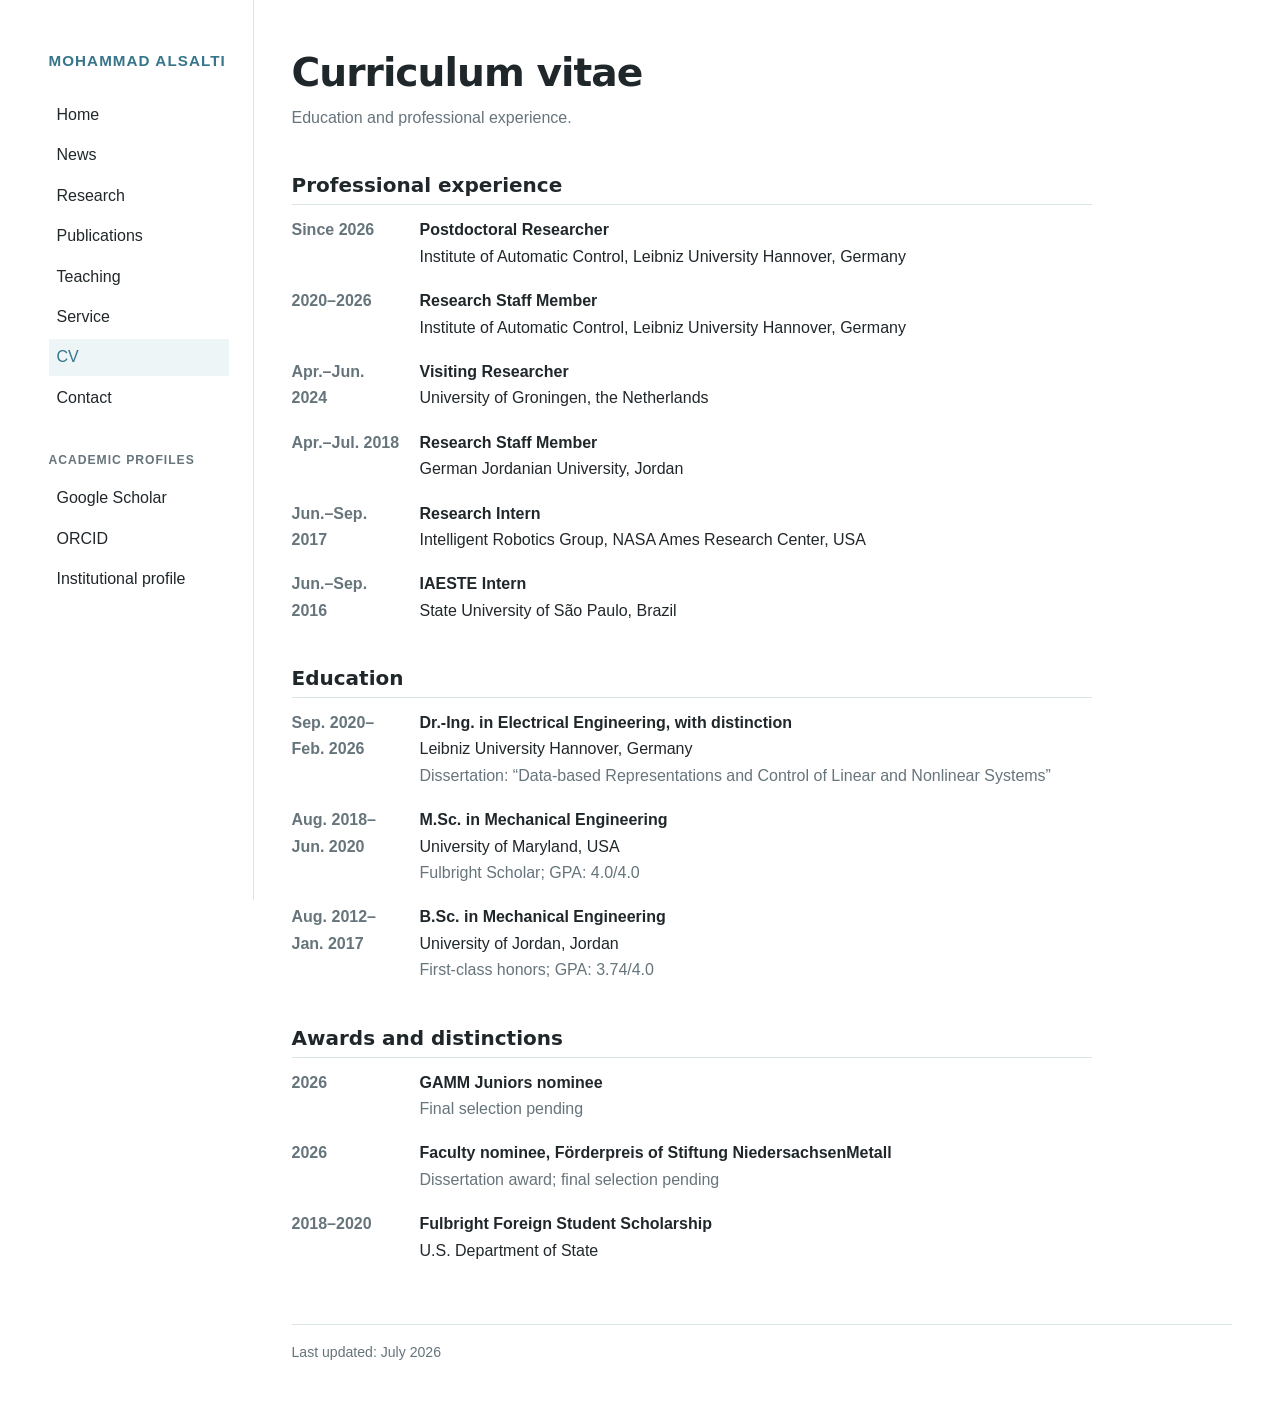
==== cv.html @ 178cb3b9 "Add files via upload updated site" ====
<!doctype html>
<html lang="en">
<head>
  <meta charset="utf-8">
  <meta name="viewport" content="width=device-width, initial-scale=1">
  <meta name="description" content="Curriculum vitae of Dr.-Ing. Mohammad Alsalti">
  <title>CV | Mohammad Alsalti</title>
  <link rel="stylesheet" href="style.css">
</head>
<body>
  <div class="page">
    <aside class="sidebar">
      <a class="site-name" href="index.html">Mohammad Alsalti</a>
      <nav aria-label="Main navigation">
        <a href="index.html">Home</a>
        <a href="news.html">News</a>
        <a href="index.html#research">Research</a>
        <a href="publications.html">Publications</a>
        <a href="teaching.html">Teaching</a>
        <a href="service.html">Service</a>
        <a class="current" href="cv.html">CV</a>
        <a href="index.html#contact">Contact</a>
      </nav>
      <div class="sidebar-group">
        <p class="sidebar-heading">Academic profiles</p>
        <a target="_blank" rel="noopener noreferrer" href="https://scholar.google.com/citations?user=Eq-fD5sAAAAJ&amp;hl=en">Google Scholar</a>
        <a target="_blank" rel="noopener noreferrer" href="https://orcid.org/0000-0003-4728-3477">ORCID</a>
        <a target="_blank" rel="noopener noreferrer" href="https://www.irt.uni-hannover.de/en/alsalti">Institutional profile</a>
      </div>
    </aside>

    <main class="content">
      <header class="page-header">
        <h1>Curriculum vitae</h1>
        <p>Education and professional experience.</p>
      </header>

      <section aria-labelledby="experience-heading">
        <h2 id="experience-heading">Professional experience</h2>
        <dl class="timeline">
          <div><dt>Since 2026</dt><dd><strong>Postdoctoral Researcher</strong><br>Institute of Automatic Control, Leibniz University Hannover, Germany</dd></div>
          <div><dt>2020–2026</dt><dd><strong>Research Staff Member</strong><br>Institute of Automatic Control, Leibniz University Hannover, Germany</dd></div>
          <div><dt>Apr.–Jun. 2024</dt><dd><strong>Visiting Researcher</strong><br>University of Groningen, the Netherlands</dd></div>
          <div><dt>Apr.–Jul. 2018</dt><dd><strong>Research Staff Member</strong><br>German Jordanian University, Jordan</dd></div>
          <div><dt>Jun.–Sep. 2017</dt><dd><strong>Research Intern</strong><br>Intelligent Robotics Group, NASA Ames Research Center, USA</dd></div>
          <div><dt>Jun.–Sep. 2016</dt><dd><strong>IAESTE Intern</strong><br>State University of São Paulo, Brazil</dd></div>
        </dl>
      </section>

      <section aria-labelledby="education-heading">
        <h2 id="education-heading">Education</h2>
        <dl class="timeline">
          <div><dt>Sep. 2020–Feb. 2026</dt><dd><strong>Dr.-Ing. in Electrical Engineering, with distinction</strong><br>Leibniz University Hannover, Germany<br><span class="detail">Dissertation: “Data-based Representations and Control of Linear and Nonlinear Systems”</span></dd></div>
          <div><dt>Aug. 2018–Jun. 2020</dt><dd><strong>M.Sc. in Mechanical Engineering</strong><br>University of Maryland, USA<br><span class="detail">Fulbright Scholar; GPA: 4.0/4.0</span></dd></div>
          <div><dt>Aug. 2012–Jan. 2017</dt><dd><strong>B.Sc. in Mechanical Engineering</strong><br>University of Jordan, Jordan<br><span class="detail">First-class honors; GPA: 3.74/4.0</span></dd></div>
        </dl>
      </section>

      <section aria-labelledby="awards-heading">
        <h2 id="awards-heading">Awards and distinctions</h2>
        <dl class="timeline">
          <div><dt>2026</dt><dd><strong>GAMM Juniors nominee</strong><br><span class="detail">Final selection pending</span></dd></div>
          <div><dt>2026</dt><dd><strong>Faculty nominee, Förderpreis of Stiftung NiedersachsenMetall</strong><br><span class="detail">Dissertation award; final selection pending</span></dd></div>
          <div><dt>2018–2020</dt><dd><strong>Fulbright Foreign Student Scholarship</strong><br>U.S. Department of State</dd></div>
        </dl>
      </section>

      <footer><p>Last updated: July 2026</p></footer>
    </main>
  </div>
</body>
</html>
---- style.css ----
/*
  Academic homepage stylesheet
  Change the colors below to adjust the site's appearance.
*/
:root {
  --background: #ffffff;
  --text: #20272b;
  --muted: #66747b;
  --accent: #36758a;
  --accent-light: #eef5f7;
  --border: #dce6e9;
  --sidebar-width: 205px;
  --content-width: 940px;
}

* {
  box-sizing: border-box;
}

html {
  scroll-behavior: smooth;
}

body {
  margin: 0;
  background: var(--background);
  color: var(--text);
  font-family: Arial, Helvetica, sans-serif;
  font-size: 16px;
  line-height: 1.65;
}

a {
  color: var(--accent);
  text-decoration-thickness: 1px;
  text-underline-offset: 3px;
}

a:hover,
a:focus-visible {
  color: #204f60;
}

.page {
  display: grid;
  grid-template-columns: var(--sidebar-width) minmax(0, var(--content-width));
  gap: 38px;
  width: min(100% - 40px, calc(var(--sidebar-width) + var(--content-width) + 38px));
  margin: 0 auto;
}

.sidebar {
  position: sticky;
  top: 0;
  align-self: start;
  min-height: 100vh;
  padding: 48px 0;
  border-right: 1px solid var(--border);
}

.site-name {
  display: block;
  margin: 0 24px 24px 0;
  color: var(--accent);
  font-size: 0.95rem;
  font-weight: 700;
  letter-spacing: 0.07em;
  text-decoration: none;
  text-transform: uppercase;
}

.sidebar nav,
.sidebar-group {
  display: grid;
  gap: 4px;
  margin-right: 24px;
}

.sidebar nav a,
.sidebar-group a {
  padding: 5px 8px;
  color: var(--text);
  text-decoration: none;
}

.sidebar nav a:hover,
.sidebar nav a:focus-visible,
.sidebar nav .current,
.sidebar-group a:hover,
.sidebar-group a:focus-visible {
  color: var(--accent);
  background: var(--accent-light);
}

.sidebar-group {
  margin-top: 34px;
}

.sidebar-heading {
  margin: 0 0 6px;
  color: var(--muted);
  font-size: 0.76rem;
  font-weight: 700;
  letter-spacing: 0.08em;
  text-transform: uppercase;
}

.content {
  min-width: 0;
  padding: 48px 0 32px;
}

.page-header {
  max-width: 800px;
  margin-bottom: 42px;
}

.page-header h1 {
  margin-bottom: 8px;
}

.page-header p {
  color: var(--muted);
}

.publications-page section {
  max-width: 860px;
}

.introduction {
  display: grid;
  grid-template-columns: 260px 1fr;
  gap: 34px;
  align-items: end;
  margin-bottom: 50px;
}

.portrait-placeholder,
.portrait-placeholder img {
  width: 260px;
  height: 300px;
  border-radius: 2px;
}

.portrait-placeholder {
  display: grid;
  place-items: center;
  overflow: hidden;
  border: 1px solid var(--border);
  background: var(--accent-light);
  color: var(--muted);
}

.portrait-placeholder img {
  display: block;
  object-fit: cover;
}

h1,
h2,
h3 {
  font-family: system-ui, -apple-system, "Segoe UI", Arial, sans-serif;
  line-height: 1.25;
}

h1 {
  margin: 0 0 5px;
  font-size: clamp(1.8rem, 4vw, 2.45rem);
  font-weight: 600;
  letter-spacing: -0.025em;
}

.role {
  margin: 0 0 14px;
  color: var(--muted);
  font-size: 1.1rem;
}

.identity p:last-child {
  margin-bottom: 0;
}

section {
  max-width: 800px;
  margin: 0 0 42px;
  scroll-margin-top: 24px;
}

h2 {
  margin: 0 0 12px;
  padding-bottom: 6px;
  border-bottom: 1px solid var(--border);
  font-size: 1.25rem;
  font-weight: 600;
}

p,
ul,
ol {
  margin-top: 0;
}

.publications {
  padding-left: 1.4rem;
}

.publications li {
  margin-bottom: 16px;
  padding-left: 7px;
}

.more-link {
  font-weight: 600;
}

.news-item {
  display: grid;
  grid-template-columns: 120px 1fr;
  gap: 18px;
  margin-bottom: 14px;
}

.news-item time {
  color: var(--muted);
  font-weight: 600;
}

.news-item p {
  margin-bottom: 0;
}

h3 {
  margin: 26px 0 12px;
  font-size: 1rem;
}

.timeline {
  margin: 0;
}

.timeline > div {
  display: grid;
  grid-template-columns: 110px 1fr;
  gap: 18px;
  margin-bottom: 18px;
}

.timeline dt {
  color: var(--muted);
  font-weight: 600;
}

.timeline dd {
  margin: 0;
}

.detail {
  color: var(--muted);
}

address {
  font-style: normal;
}

footer {
  margin-top: 60px;
  padding-top: 16px;
  border-top: 1px solid var(--border);
  color: var(--muted);
  font-size: 0.88rem;
}

/* Tablet and phone layout */
@media (max-width: 760px) {
  .page {
    display: block;
    width: min(100% - 32px, 660px);
  }

  .sidebar {
    position: static;
    min-height: auto;
    padding: 26px 0 20px;
    border-right: 0;
    border-bottom: 1px solid var(--border);
  }

  .site-name {
    margin-bottom: 14px;
  }

  .sidebar nav {
    display: flex;
    flex-wrap: wrap;
    gap: 3px 8px;
    margin-right: 0;
  }

  .sidebar-group {
    display: none;
  }

  .content {
    padding-top: 32px;
  }

  .introduction {
    grid-template-columns: 170px 1fr;
    gap: 24px;
  }

  .portrait-placeholder,
  .portrait-placeholder img {
    width: 170px;
    height: 205px;
  }
}

@media (max-width: 520px) {
  .introduction {
    display: block;
  }

  .portrait-placeholder {
    margin-bottom: 24px;
  }

  .timeline > div {
    display: block;
  }

  .news-item {
    display: block;
  }

  .news-item time {
    display: block;
    margin-bottom: 3px;
  }

  .timeline dt {
    margin-bottom: 2px;
  }
}
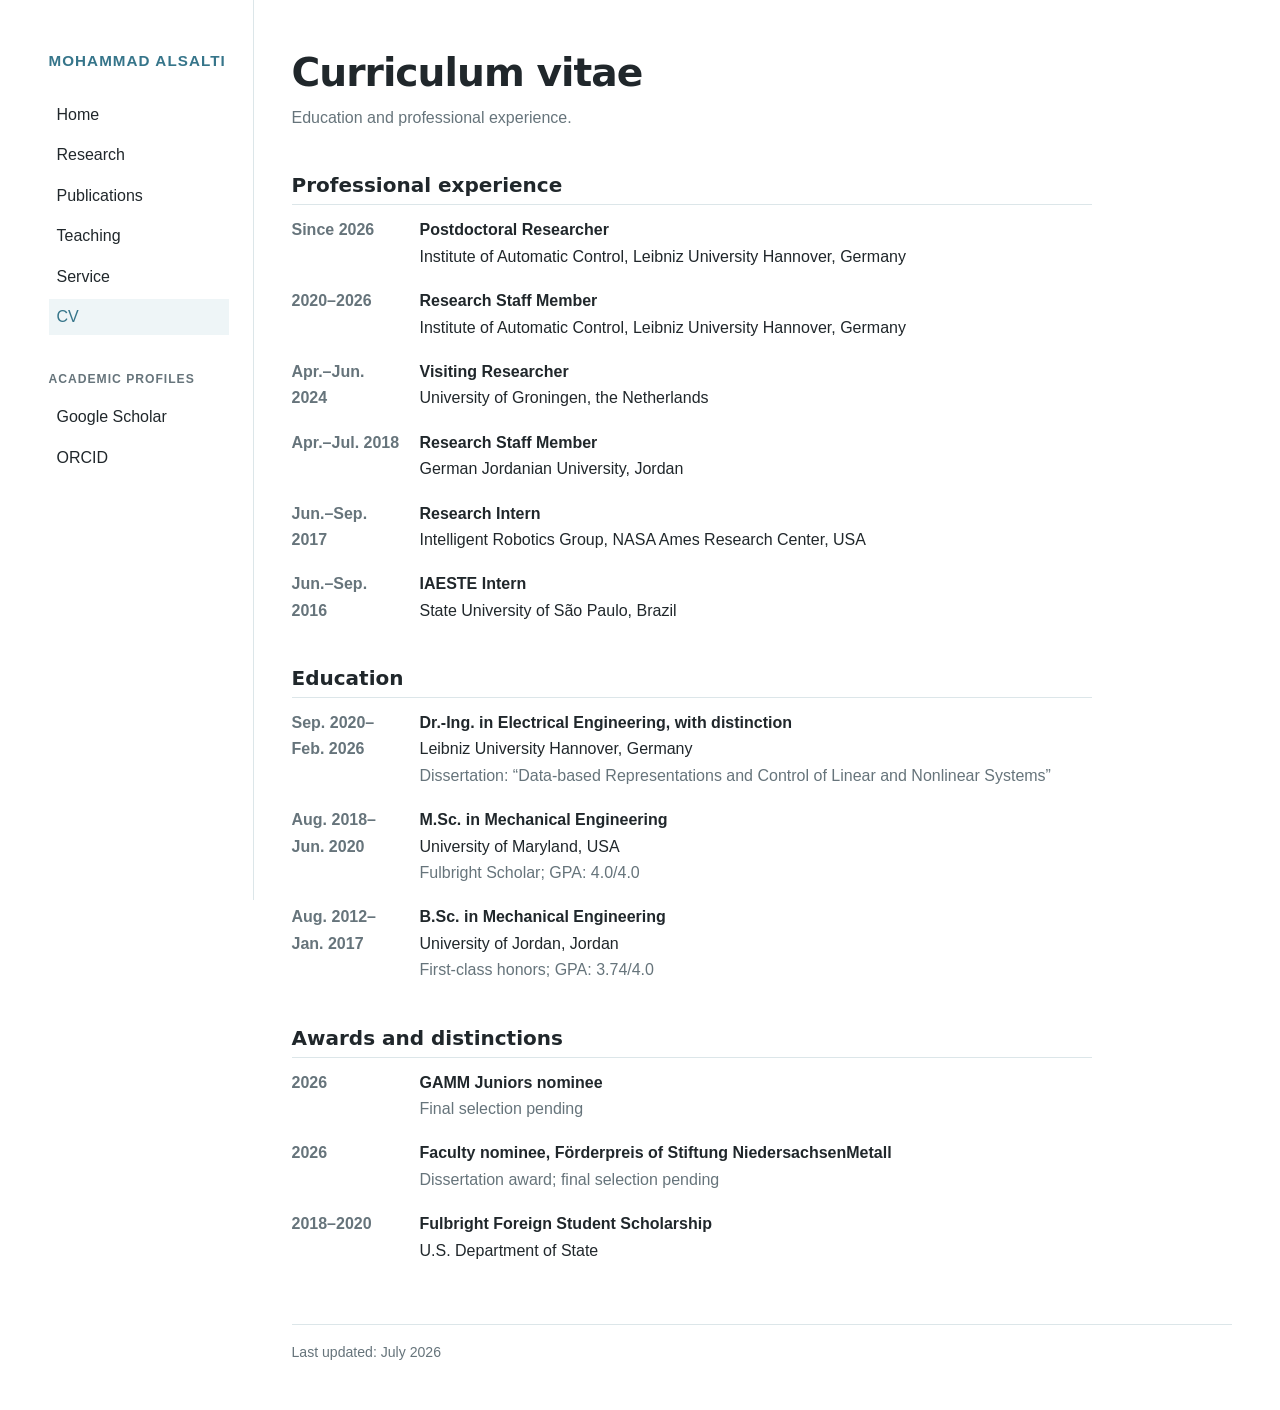
==== commit 5c7b8735: "Refine homepage navigation and content layouts" ====
--- a/cv.html
+++ b/cv.html
@@ -13,19 +13,16 @@
       <a class="site-name" href="index.html">Mohammad Alsalti</a>
       <nav aria-label="Main navigation">
         <a href="index.html">Home</a>
-        <a href="news.html">News</a>
-        <a href="index.html#research">Research</a>
+        <a href="research.html">Research</a>
         <a href="publications.html">Publications</a>
         <a href="teaching.html">Teaching</a>
         <a href="service.html">Service</a>
         <a class="current" href="cv.html">CV</a>
-        <a href="index.html#contact">Contact</a>
       </nav>
       <div class="sidebar-group">
         <p class="sidebar-heading">Academic profiles</p>
         <a target="_blank" rel="noopener noreferrer" href="https://scholar.google.com/citations?user=Eq-fD5sAAAAJ&amp;hl=en">Google Scholar</a>
         <a target="_blank" rel="noopener noreferrer" href="https://orcid.org/0000-0003-4728-3477">ORCID</a>
-        <a target="_blank" rel="noopener noreferrer" href="https://www.irt.uni-hannover.de/en/alsalti">Institutional profile</a>
       </div>
     </aside>
 
--- a/style.css
+++ b/style.css
@@ -123,8 +123,169 @@
   color: var(--muted);
 }
 
-.publications-page section {
-  max-width: 860px;
+.publications-page .page-header {
+  max-width: 900px;
+}
+
+@media (min-width: 1224px) {
+  .publications-page {
+    width: min(1120px, calc(50vw + 328px));
+  }
+}
+
+.publications-layout {
+  display: grid;
+  grid-template-columns: minmax(0, 1fr) 288px;
+  gap: 34px;
+  align-items: start;
+}
+
+.publication-list-column {
+  min-width: 0;
+}
+
+.publication-list-column section {
+  max-width: none;
+}
+
+.publication-metrics {
+  position: sticky;
+  top: 28px;
+  min-width: 0;
+}
+
+.research-page .page-header {
+  max-width: 800px;
+}
+
+.research-area {
+  display: grid;
+  grid-template-columns: minmax(0, 1fr) 275px;
+  gap: 30px;
+  align-items: start;
+  max-width: 900px;
+  margin-bottom: 54px;
+}
+
+.research-disclosure {
+  max-width: 900px;
+  margin: 0;
+  border-top: 1px solid var(--border);
+}
+
+.research-disclosure:last-of-type {
+  border-bottom: 1px solid var(--border);
+}
+
+.research-disclosure > summary {
+  position: relative;
+  padding: 20px 50px 20px 0;
+  cursor: pointer;
+  list-style: none;
+}
+
+.research-disclosure > summary::-webkit-details-marker {
+  display: none;
+}
+
+.research-disclosure > summary::after {
+  position: absolute;
+  top: 50%;
+  right: 4px;
+  display: grid;
+  width: 28px;
+  height: 28px;
+  place-items: center;
+  border-radius: 50%;
+  background: var(--accent-light);
+  color: var(--accent);
+  content: "+";
+  font-size: 1.25rem;
+  font-weight: 400;
+  line-height: 1;
+  transform: translateY(-50%);
+}
+
+.research-disclosure[open] > summary::after {
+  content: "–";
+}
+
+.research-disclosure > summary:focus-visible {
+  outline: 2px solid var(--accent);
+  outline-offset: 4px;
+}
+
+.research-disclosure > summary h2 {
+  margin: 0;
+  padding: 0;
+  border: 0;
+}
+
+.research-topic-title {
+  display: block;
+  margin-bottom: 7px;
+  color: var(--text);
+  font-size: 1.08rem;
+  font-weight: 600;
+  letter-spacing: -0.01em;
+}
+
+.research-summary-question {
+  display: block;
+  color: var(--accent);
+  font-size: 0.9rem;
+  font-weight: 500;
+  line-height: 1.5;
+}
+
+.research-disclosure > summary:hover .research-summary-question {
+  color: #204f60;
+}
+
+.research-disclosure[open] > summary {
+  border-bottom: 1px solid var(--border);
+}
+
+.research-disclosure .research-area {
+  margin: 0;
+  padding: 26px 0 34px;
+}
+
+.research-disclosure .research-figure {
+  margin-top: 0;
+}
+
+.research-figure {
+  width: 100%;
+  margin: 42px 0 0;
+}
+
+.research-figure img {
+  display: block;
+  width: 100%;
+  height: auto;
+}
+
+.research-copy > p:not(.research-label) {
+  font-size: 0.94rem;
+}
+
+.research-label {
+  margin: 22px 0 6px;
+  color: var(--muted);
+  font-size: 0.78rem;
+  font-weight: 700;
+  letter-spacing: 0.07em;
+  text-transform: uppercase;
+}
+
+.research-links {
+  margin-bottom: 0;
+  padding-left: 1.2rem;
+}
+
+.research-links li {
+  margin-bottom: 5px;
 }
 
 .introduction {
@@ -178,6 +339,149 @@
 
 .identity p:last-child {
   margin-bottom: 0;
+}
+
+.identity-contact {
+  line-height: 1.65;
+}
+
+.citation-widget {
+  padding: 20px 18px 16px;
+  border: 1px solid var(--border);
+  border-radius: 3px;
+  background: #fbfdfe;
+}
+
+.citation-widget-header {
+  display: flex;
+  justify-content: space-between;
+  gap: 20px;
+  align-items: baseline;
+  margin-bottom: 18px;
+}
+
+.citation-source {
+  margin: 0;
+  color: var(--text);
+  font-weight: 700;
+}
+
+.citation-widget-header a {
+  font-size: 0.88rem;
+}
+
+.citation-metrics {
+  width: 100%;
+  border-collapse: collapse;
+  font-size: 0.92rem;
+  font-variant-numeric: tabular-nums;
+}
+
+.citation-metrics th,
+.citation-metrics td {
+  padding: 7px 8px;
+  border-bottom: 1px solid var(--border);
+  text-align: right;
+}
+
+.citation-metrics th:first-child {
+  padding-left: 0;
+  text-align: left;
+}
+
+.citation-metrics th:last-child,
+.citation-metrics td:last-child {
+  padding-right: 0;
+}
+
+.citation-metrics thead th {
+  color: var(--muted);
+  font-size: 0.76rem;
+  font-weight: 700;
+  letter-spacing: 0.045em;
+  text-transform: uppercase;
+}
+
+.citation-metrics tbody th {
+  font-weight: 500;
+}
+
+.citation-metrics tbody td {
+  font-weight: 700;
+}
+
+.citation-history h3 {
+  margin: 24px 0 10px;
+  color: var(--muted);
+  font-size: 0.76rem;
+  letter-spacing: 0.045em;
+  text-transform: uppercase;
+}
+
+.citation-bars {
+  display: grid;
+  grid-template-columns: repeat(7, minmax(28px, 1fr));
+  gap: 7px;
+  height: 174px;
+  padding: 20px 4px 0;
+  background-image: repeating-linear-gradient(
+    to bottom,
+    var(--border) 0,
+    var(--border) 1px,
+    transparent 1px,
+    transparent 38px
+  );
+  font-variant-numeric: tabular-nums;
+}
+
+.citation-bar-item {
+  display: grid;
+  grid-template-rows: minmax(0, 1fr) auto;
+  gap: 5px;
+  min-width: 0;
+  text-align: center;
+}
+
+.citation-bar-column {
+  display: flex;
+  min-height: 0;
+  align-items: flex-end;
+  justify-content: center;
+  border-bottom: 1px solid var(--muted);
+}
+
+.citation-bar {
+  position: relative;
+  display: block;
+  width: min(24px, 70%);
+  min-height: 2px;
+  height: var(--bar-height);
+  background: var(--accent);
+}
+
+.citation-bar-current {
+  background: #7897a2;
+}
+
+.citation-bar-value {
+  position: absolute;
+  bottom: calc(100% + 2px);
+  left: 50%;
+  color: var(--text);
+  font-size: 0.68rem;
+  line-height: 1;
+  transform: translateX(-50%);
+}
+
+.citation-bar-year {
+  color: var(--muted);
+  font-size: 0.68rem;
+}
+
+.citation-updated {
+  margin: 16px 0 0;
+  color: var(--muted);
+  font-size: 0.78rem;
 }
 
 section {
@@ -204,6 +508,10 @@
   padding-left: 1.4rem;
 }
 
+.publications-page .publications {
+  font-size: 0.94rem;
+}
+
 .publications li {
   margin-bottom: 16px;
   padding-left: 7px;
@@ -226,6 +534,88 @@
 }
 
 .news-item p {
+  margin-bottom: 0;
+}
+
+.news-disclosure {
+  max-width: 800px;
+  margin: 0;
+  border-top: 1px solid var(--border);
+}
+
+.news-disclosure:last-of-type {
+  border-bottom: 1px solid var(--border);
+}
+
+.news-disclosure > summary {
+  position: relative;
+  padding: 18px 50px 18px 0;
+  cursor: pointer;
+  list-style: none;
+}
+
+.news-disclosure > summary::-webkit-details-marker {
+  display: none;
+}
+
+.news-disclosure > summary::after {
+  position: absolute;
+  top: 50%;
+  right: 4px;
+  display: grid;
+  width: 28px;
+  height: 28px;
+  place-items: center;
+  border-radius: 50%;
+  background: var(--accent-light);
+  color: var(--accent);
+  content: "+";
+  font-size: 1.25rem;
+  font-weight: 400;
+  line-height: 1;
+  transform: translateY(-50%);
+}
+
+.news-disclosure[open] > summary::after {
+  content: "–";
+}
+
+.news-disclosure > summary:focus-visible {
+  outline: 2px solid var(--accent);
+  outline-offset: 4px;
+}
+
+.news-disclosure > summary h2,
+.news-disclosure > summary h3 {
+  display: flex;
+  gap: 12px;
+  align-items: baseline;
+  margin: 0;
+  padding: 0;
+  border: 0;
+}
+
+.news-year {
+  color: var(--text);
+  font-size: 1.08rem;
+  font-weight: 600;
+}
+
+.news-count {
+  color: var(--muted);
+  font-size: 0.8rem;
+  font-weight: 400;
+}
+
+.news-disclosure[open] > summary {
+  border-bottom: 1px solid var(--border);
+}
+
+.news-year-content {
+  padding: 22px 0 10px;
+}
+
+.news-year-content .news-item:last-child {
   margin-bottom: 0;
 }
 
@@ -309,11 +699,45 @@
     gap: 24px;
   }
 
+  .research-area {
+    display: block;
+  }
+
+  .research-disclosure > summary {
+    padding: 17px 44px 17px 0;
+  }
+
+  .research-disclosure .research-area {
+    padding-top: 22px;
+  }
+
+  .research-figure {
+    max-width: 360px;
+    margin: 24px auto 0;
+  }
+
+  .research-disclosure .research-figure {
+    margin-top: 24px;
+  }
+
   .portrait-placeholder,
   .portrait-placeholder img {
     width: 170px;
     height: 205px;
   }
+
+}
+
+@media (max-width: 1020px) {
+  .publications-layout {
+    display: block;
+  }
+
+  .publication-metrics {
+    position: static;
+    max-width: 380px;
+    margin-top: 48px;
+  }
 }
 
 @media (max-width: 520px) {
@@ -341,4 +765,24 @@
   .timeline dt {
     margin-bottom: 2px;
   }
-}
+
+  .citation-widget {
+    padding: 18px 16px 14px;
+  }
+
+  .citation-bars {
+    gap: 3px;
+    padding-right: 0;
+    padding-left: 0;
+  }
+
+  .citation-metrics {
+    font-size: 0.86rem;
+  }
+
+  .citation-metrics th,
+  .citation-metrics td {
+    padding-right: 5px;
+    padding-left: 5px;
+  }
+}
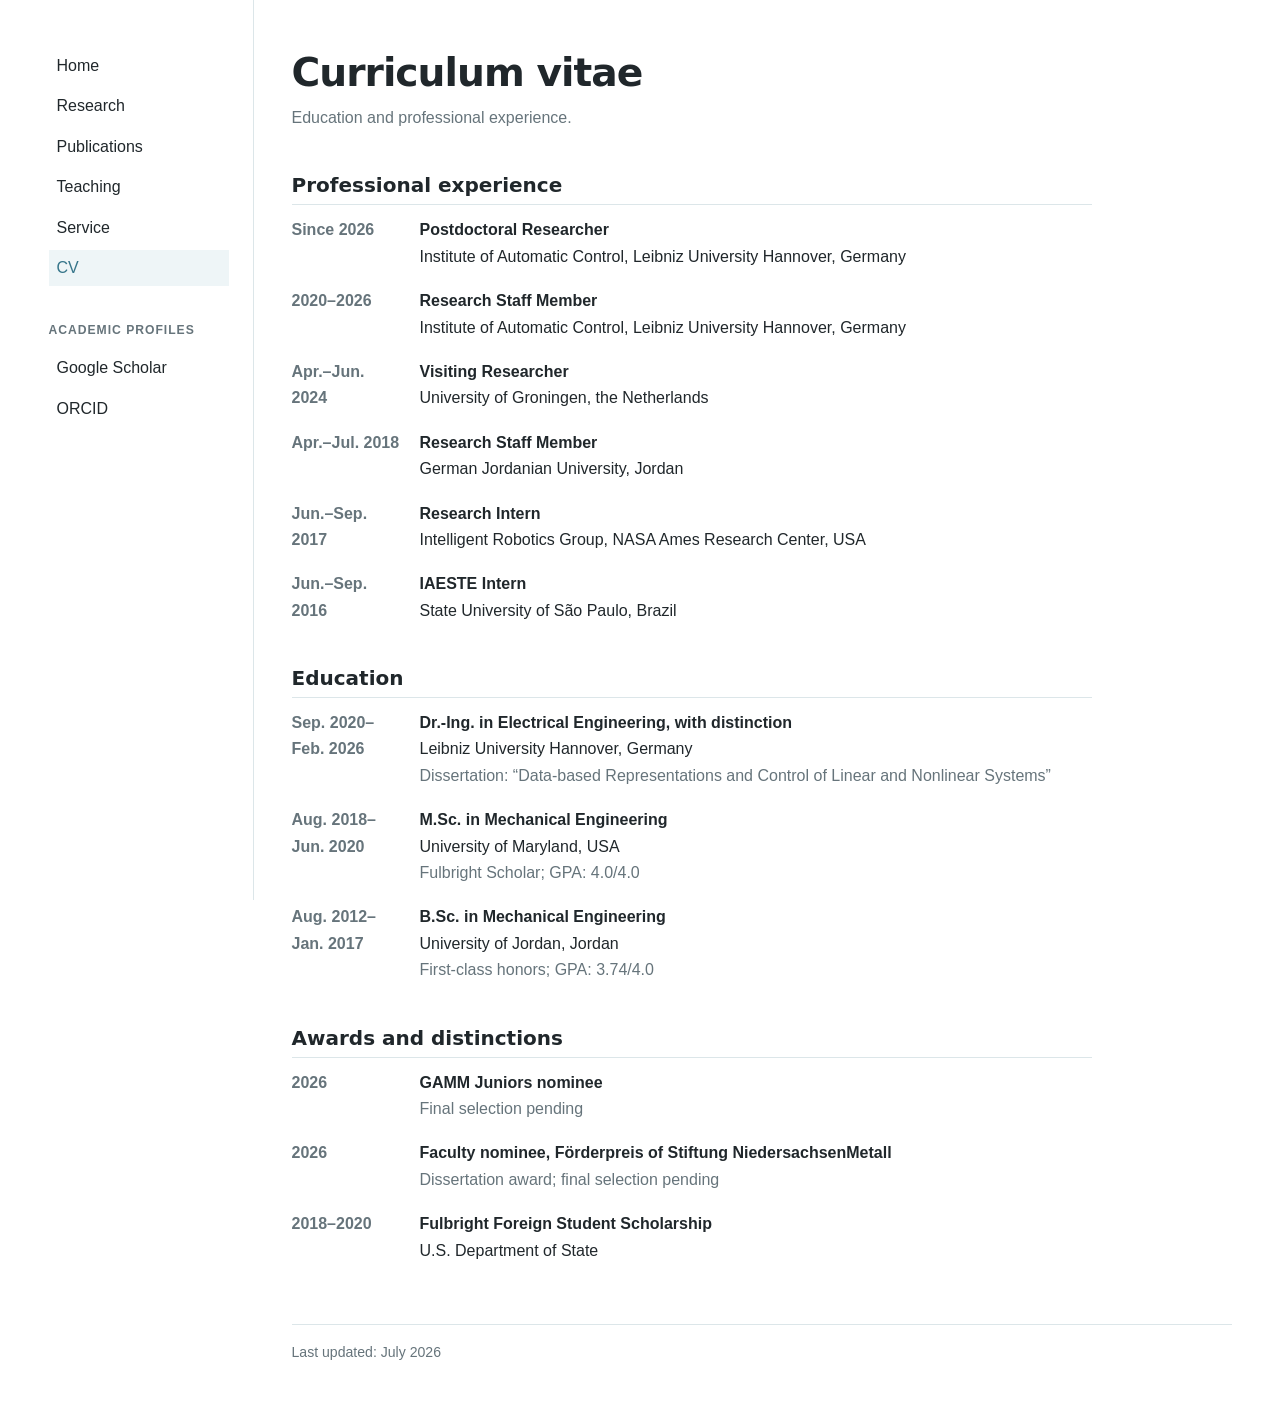
==== commit ffdcea2a: "Refine site layout and academic content" ====
--- a/cv.html
+++ b/cv.html
@@ -10,7 +10,6 @@
 <body>
   <div class="page">
     <aside class="sidebar">
-      <a class="site-name" href="index.html">Mohammad Alsalti</a>
       <nav aria-label="Main navigation">
         <a href="index.html">Home</a>
         <a href="research.html">Research</a>
--- a/style.css
+++ b/style.css
@@ -58,17 +58,6 @@
   border-right: 1px solid var(--border);
 }
 
-.site-name {
-  display: block;
-  margin: 0 24px 24px 0;
-  color: var(--accent);
-  font-size: 0.95rem;
-  font-weight: 700;
-  letter-spacing: 0.07em;
-  text-decoration: none;
-  text-transform: uppercase;
-}
-
 .sidebar nav,
 .sidebar-group {
   display: grid;
@@ -343,6 +332,338 @@
 
 .identity-contact {
   line-height: 1.65;
+}
+
+.course-page .page-header,
+.course-page section {
+  max-width: 900px;
+}
+
+.course-eyebrow,
+.course-card-kicker {
+  margin-bottom: 8px;
+  color: var(--accent);
+  font-size: 0.76rem;
+  font-weight: 700;
+  letter-spacing: 0.08em;
+  text-transform: uppercase;
+}
+
+.course-lede {
+  max-width: 720px;
+  font-size: 1.08rem;
+}
+
+.course-meta {
+  display: grid;
+  grid-template-columns: repeat(3, 1fr);
+  margin: 30px 0 0;
+  padding: 18px 0;
+  border-top: 1px solid var(--border);
+  border-bottom: 1px solid var(--border);
+}
+
+.course-meta > div {
+  padding: 0 20px;
+  border-left: 1px solid var(--border);
+}
+
+.course-meta > div:first-child {
+  padding-left: 0;
+  border-left: 0;
+}
+
+.course-meta dt {
+  margin-bottom: 2px;
+  color: var(--muted);
+  font-size: 0.76rem;
+  font-weight: 700;
+  letter-spacing: 0.06em;
+  text-transform: uppercase;
+}
+
+.course-meta dd {
+  margin: 0;
+  font-weight: 600;
+}
+
+.course-notice {
+  padding: 22px 24px;
+  border-left: 3px solid var(--accent);
+  background: var(--accent-light);
+}
+
+.course-notice h2 {
+  margin-top: 0;
+  padding-top: 0;
+  border-top: 0;
+}
+
+.course-notice p:last-child,
+.course-card p:last-child,
+.course-acknowledgement {
+  margin-bottom: 0;
+}
+
+.course-outcomes {
+  columns: 2;
+  column-gap: 44px;
+}
+
+.course-outcomes li {
+  break-inside: avoid;
+  margin-bottom: 8px;
+}
+
+.course-section-intro {
+  color: var(--muted);
+}
+
+.course-module {
+  max-width: 900px;
+  margin: 0;
+  border-top: 1px solid var(--border);
+}
+
+.course-module:last-of-type {
+  border-bottom: 1px solid var(--border);
+}
+
+.course-module > summary {
+  position: relative;
+  display: grid;
+  grid-template-columns: 44px minmax(0, 1fr) auto;
+  gap: 16px;
+  align-items: center;
+  padding: 20px 50px 20px 0;
+  cursor: pointer;
+  list-style: none;
+}
+
+.course-module > summary::-webkit-details-marker {
+  display: none;
+}
+
+.course-module > summary::after {
+  position: absolute;
+  top: 50%;
+  right: 4px;
+  display: grid;
+  width: 28px;
+  height: 28px;
+  border: 1px solid var(--border);
+  border-radius: 50%;
+  color: var(--accent);
+  content: "+";
+  font-size: 1.25rem;
+  font-weight: 400;
+  line-height: 1;
+  place-items: center;
+  transform: translateY(-50%);
+}
+
+.course-module[open] > summary::after {
+  content: "–";
+}
+
+.course-module > summary:focus-visible {
+  outline: 2px solid var(--accent);
+  outline-offset: 4px;
+}
+
+.course-module[open] > summary {
+  border-bottom: 1px solid var(--border);
+}
+
+.module-number {
+  color: var(--accent);
+  font-size: 0.82rem;
+  font-weight: 700;
+  letter-spacing: 0.08em;
+}
+
+.module-heading strong,
+.module-heading span {
+  display: block;
+}
+
+.module-heading strong {
+  margin-bottom: 3px;
+  color: var(--text);
+  font-size: 1.06rem;
+}
+
+.module-heading span {
+  color: var(--muted);
+  font-size: 0.88rem;
+  line-height: 1.45;
+}
+
+.module-status {
+  padding: 3px 8px;
+  border: 1px solid var(--border);
+  border-radius: 999px;
+  color: var(--muted);
+  font-size: 0.72rem;
+  font-weight: 700;
+  letter-spacing: 0.04em;
+  white-space: nowrap;
+  text-transform: uppercase;
+}
+
+.module-status.in-progress {
+  border-color: #c5dce3;
+  color: var(--accent);
+  background: var(--accent-light);
+}
+
+.course-module-content {
+  padding: 26px 0 34px 60px;
+}
+
+.course-module-grid {
+  display: grid;
+  grid-template-columns: repeat(2, minmax(0, 1fr));
+  gap: 34px;
+}
+
+.course-module-content h3 {
+  margin-top: 0;
+}
+
+.course-module-content ul {
+  padding-left: 1.2rem;
+}
+
+.course-equation {
+  margin-top: 22px;
+  padding: 14px 18px;
+  overflow-x: auto;
+  border: 1px solid var(--border);
+  background: #fbfdfe;
+}
+
+.course-card {
+  padding: 24px 26px;
+  border: 1px solid var(--border);
+  border-left: 3px solid var(--accent);
+  background: #fbfdfe;
+}
+
+.course-card h3 {
+  margin-top: 0;
+  font-size: 1.15rem;
+}
+
+.course-card h3 a {
+  text-decoration: none;
+}
+
+.lecture-card {
+  max-width: 760px;
+}
+
+.lecture-card + .lecture-card {
+  margin-top: 16px;
+}
+
+.course-lecture-list {
+  max-width: 760px;
+  margin: 0;
+  padding: 0;
+  border-top: 1px solid var(--border);
+  list-style: none;
+}
+
+.course-lecture-list li {
+  margin: 0;
+  border-bottom: 1px solid var(--border);
+}
+
+.course-lecture-list a {
+  display: grid;
+  grid-template-columns: 94px minmax(0, 1fr);
+  gap: 18px;
+  padding: 12px 8px;
+  color: var(--text);
+  font-weight: 600;
+  text-decoration: none;
+}
+
+.course-lecture-list a:hover,
+.course-lecture-list a:focus {
+  color: var(--accent);
+  background: var(--accent-light);
+}
+
+.course-lecture-list span {
+  color: var(--accent);
+  font-size: 0.78rem;
+  font-weight: 700;
+  letter-spacing: 0.04em;
+  text-transform: uppercase;
+}
+
+.lecture-page .page-header,
+.lecture-page section {
+  max-width: 860px;
+}
+
+.lecture-page .course-equation {
+  max-width: 760px;
+}
+
+.lecture-page .page-header {
+  margin-bottom: 26px;
+}
+
+.lecture-equation {
+  margin: 16px 0 20px;
+  overflow-x: auto;
+}
+
+.lecture-pagination {
+  display: grid;
+  grid-template-columns: minmax(0, 1fr) minmax(0, 1fr);
+  gap: 24px;
+  max-width: 860px;
+  margin-top: 48px;
+  padding-top: 20px;
+  border-top: 1px solid var(--border);
+}
+
+.lecture-pagination a {
+  display: block;
+  color: var(--accent);
+  font-weight: 600;
+  text-decoration: none;
+}
+
+.lecture-pagination a:hover,
+.lecture-pagination a:focus {
+  text-decoration: underline;
+}
+
+.lecture-pagination .next-lecture {
+  text-align: right;
+}
+
+.lecture-pagination.has-course-link {
+  grid-template-columns: minmax(0, 1fr) auto minmax(0, 1fr);
+}
+
+.lecture-pagination .course-overview-link {
+  text-align: center;
+}
+
+.course-references li {
+  margin-bottom: 6px;
+}
+
+.course-acknowledgement {
+  padding-top: 14px;
+  color: var(--muted);
+  font-size: 0.9rem;
 }
 
 .citation-widget {
@@ -675,10 +996,6 @@
     border-bottom: 1px solid var(--border);
   }
 
-  .site-name {
-    margin-bottom: 14px;
-  }
-
   .sidebar nav {
     display: flex;
     flex-wrap: wrap;
@@ -690,6 +1007,69 @@
     display: none;
   }
 
+  .course-meta {
+    grid-template-columns: 1fr;
+  }
+
+  .course-meta > div,
+  .course-meta > div:first-child {
+    padding: 10px 0;
+    border-top: 1px solid var(--border);
+    border-left: 0;
+  }
+
+  .course-meta > div:first-child {
+    padding-top: 0;
+    border-top: 0;
+  }
+
+  .course-meta > div:last-child {
+    padding-bottom: 0;
+  }
+
+  .course-outcomes {
+    columns: auto;
+  }
+
+  .lecture-pagination {
+    grid-template-columns: 1fr;
+    gap: 12px;
+  }
+
+  .lecture-pagination.has-course-link {
+    grid-template-columns: 1fr;
+  }
+
+  .lecture-pagination .course-overview-link,
+  .lecture-pagination .next-lecture {
+    text-align: left;
+  }
+
+  .course-lecture-list a {
+    grid-template-columns: 78px minmax(0, 1fr);
+    gap: 12px;
+  }
+
+  .course-module > summary {
+    grid-template-columns: 34px minmax(0, 1fr);
+    gap: 12px;
+    padding-right: 44px;
+  }
+
+  .module-status {
+    grid-column: 2;
+    justify-self: start;
+  }
+
+  .course-module-content {
+    padding-left: 0;
+  }
+
+  .course-module-grid {
+    grid-template-columns: 1fr;
+    gap: 12px;
+  }
+
   .content {
     padding-top: 32px;
   }
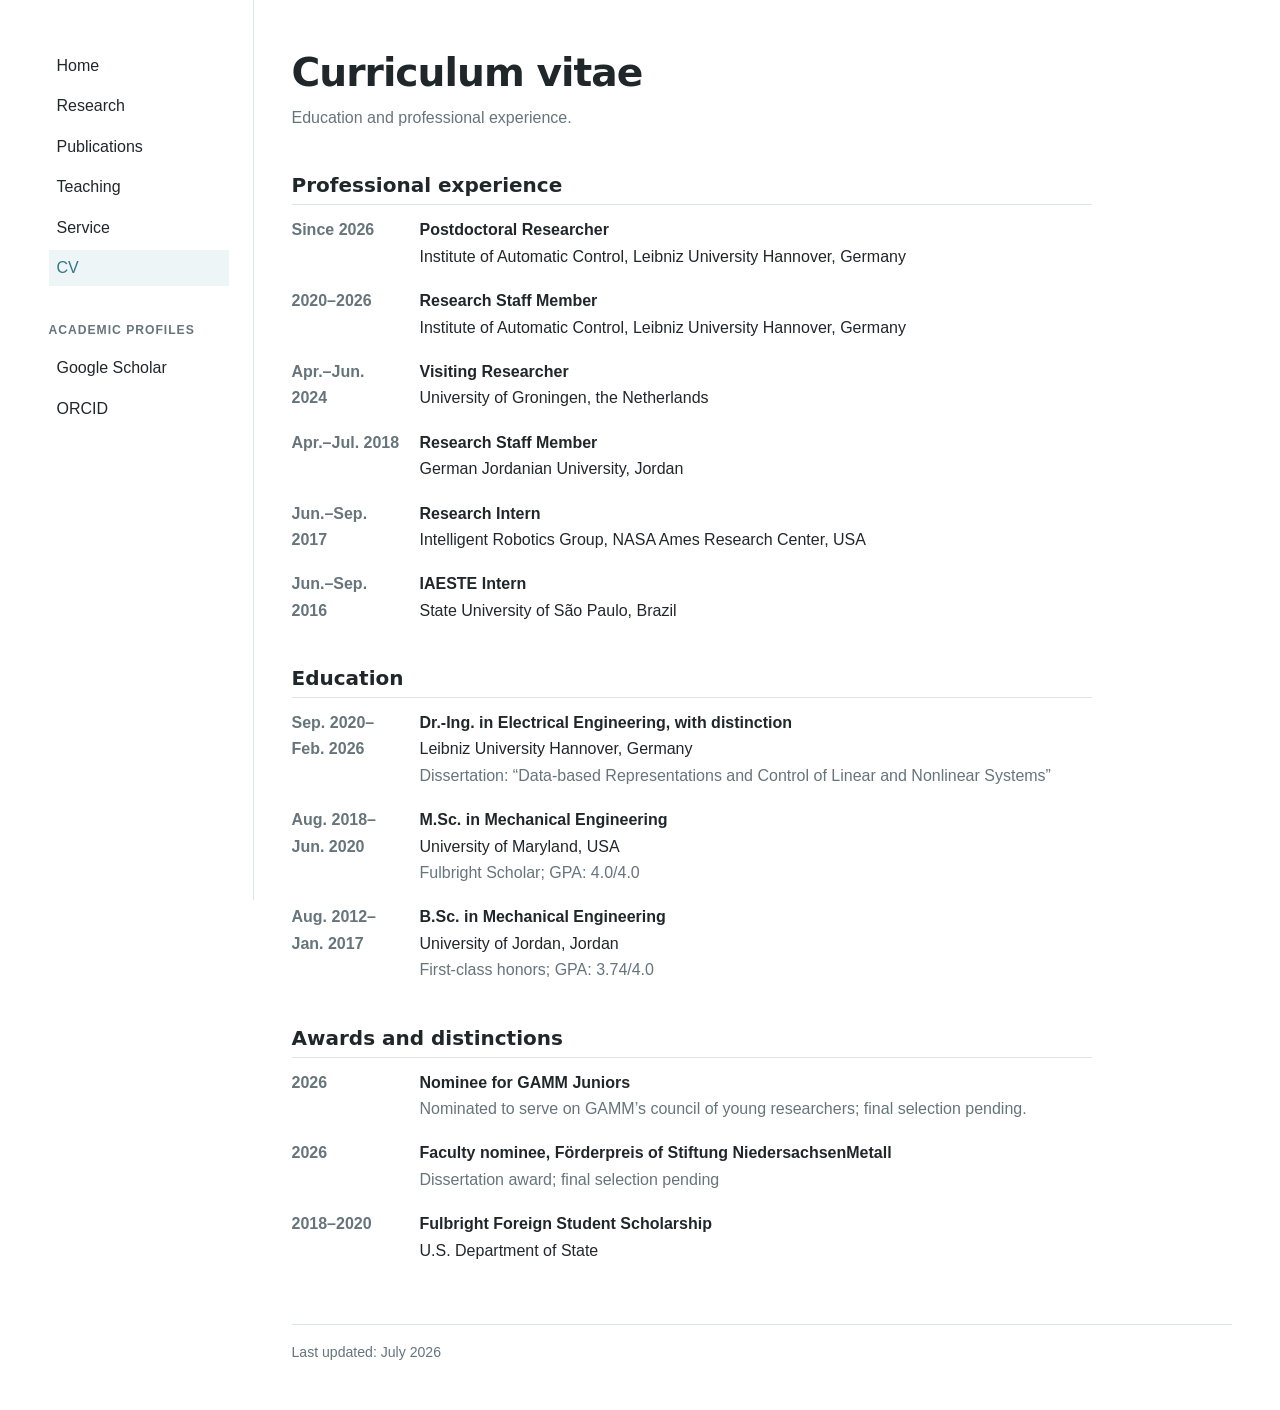
==== commit f5ecbc85: "Clarify GAMM Juniors nomination" ====
--- a/cv.html
+++ b/cv.html
@@ -55,7 +55,7 @@
       <section aria-labelledby="awards-heading">
         <h2 id="awards-heading">Awards and distinctions</h2>
         <dl class="timeline">
-          <div><dt>2026</dt><dd><strong>GAMM Juniors nominee</strong><br><span class="detail">Final selection pending</span></dd></div>
+          <div><dt>2026</dt><dd><strong>Nominee for GAMM Juniors</strong><br><span class="detail">Nominated to serve on GAMM’s council of young researchers; final selection pending.</span></dd></div>
           <div><dt>2026</dt><dd><strong>Faculty nominee, Förderpreis of Stiftung NiedersachsenMetall</strong><br><span class="detail">Dissertation award; final selection pending</span></dd></div>
           <div><dt>2018–2020</dt><dd><strong>Fulbright Foreign Student Scholarship</strong><br>U.S. Department of State</dd></div>
         </dl>
--- a/style.css
+++ b/style.css
@@ -741,7 +741,7 @@
 
 .citation-bars {
   display: grid;
-  grid-template-columns: repeat(7, minmax(28px, 1fr));
+  grid-template-columns: repeat(6, minmax(28px, 1fr));
   gap: 7px;
   height: 174px;
   padding: 20px 4px 0;
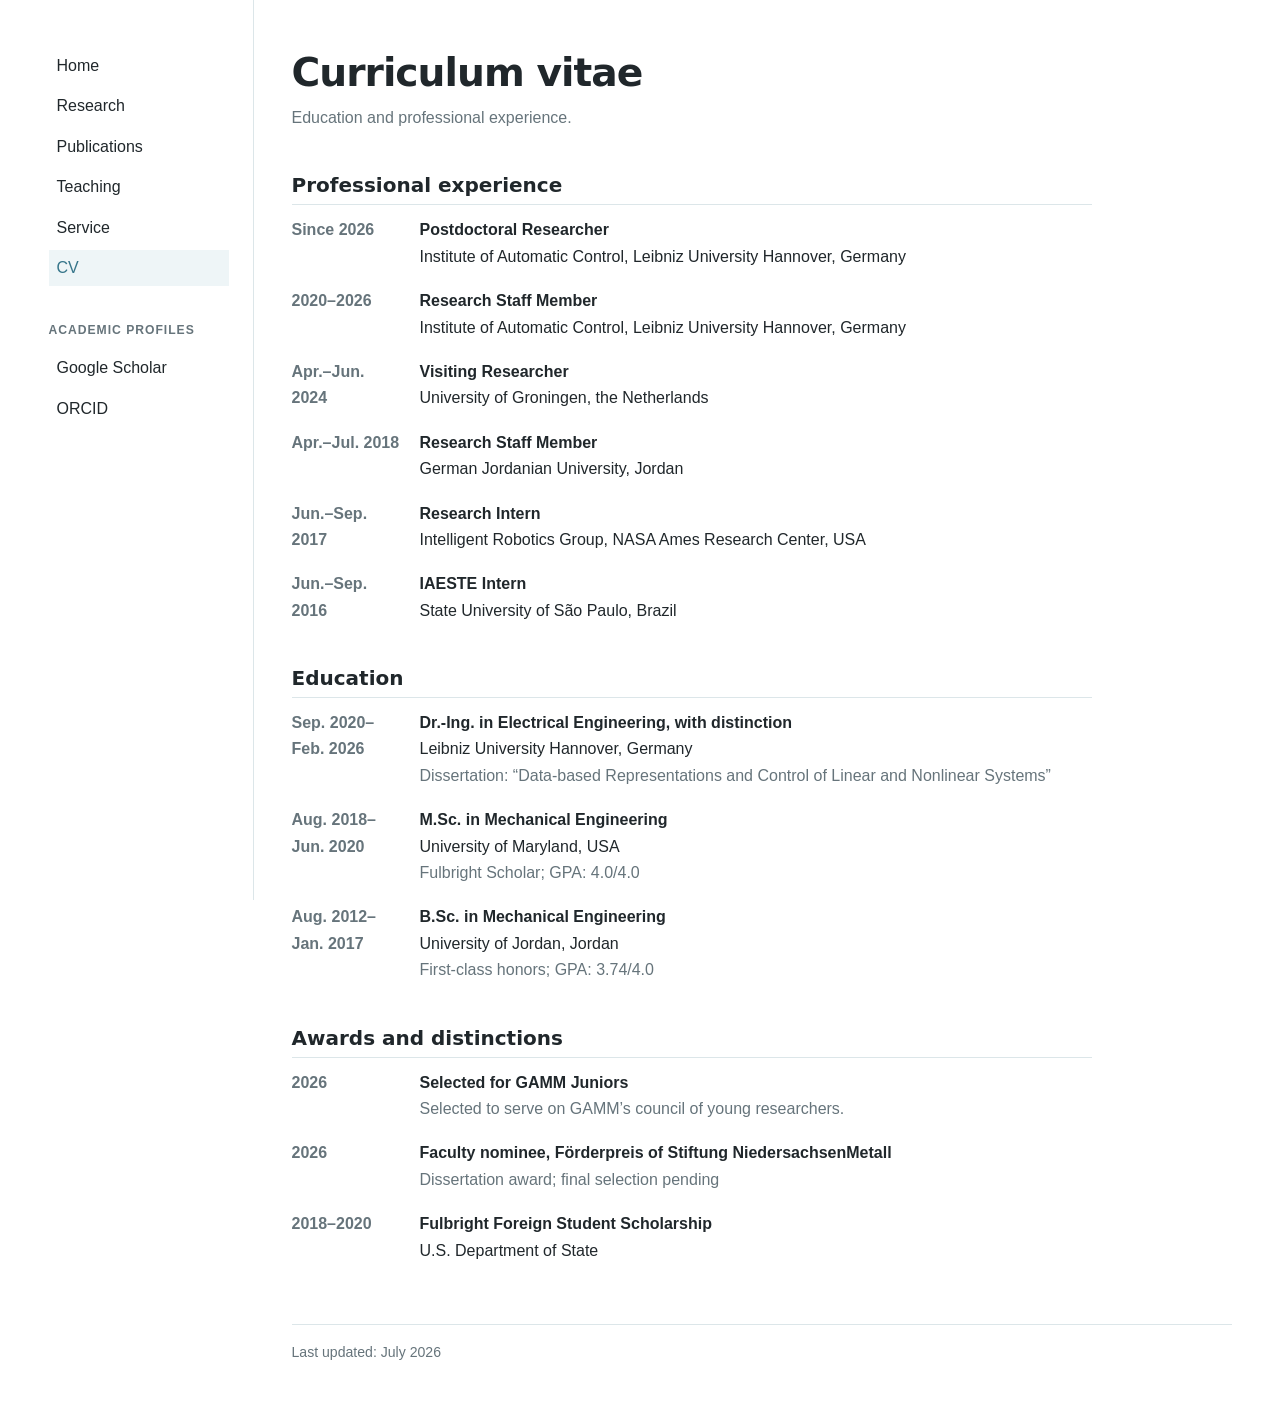
==== commit a58af007: "Confirm GAMM Juniors selection" ====
--- a/cv.html
+++ b/cv.html
@@ -55,7 +55,7 @@
       <section aria-labelledby="awards-heading">
         <h2 id="awards-heading">Awards and distinctions</h2>
         <dl class="timeline">
-          <div><dt>2026</dt><dd><strong>Nominee for GAMM Juniors</strong><br><span class="detail">Nominated to serve on GAMM’s council of young researchers; final selection pending.</span></dd></div>
+          <div><dt>2026</dt><dd><strong>Selected for GAMM Juniors</strong><br><span class="detail">Selected to serve on GAMM’s council of young researchers.</span></dd></div>
           <div><dt>2026</dt><dd><strong>Faculty nominee, Förderpreis of Stiftung NiedersachsenMetall</strong><br><span class="detail">Dissertation award; final selection pending</span></dd></div>
           <div><dt>2018–2020</dt><dd><strong>Fulbright Foreign Student Scholarship</strong><br>U.S. Department of State</dd></div>
         </dl>
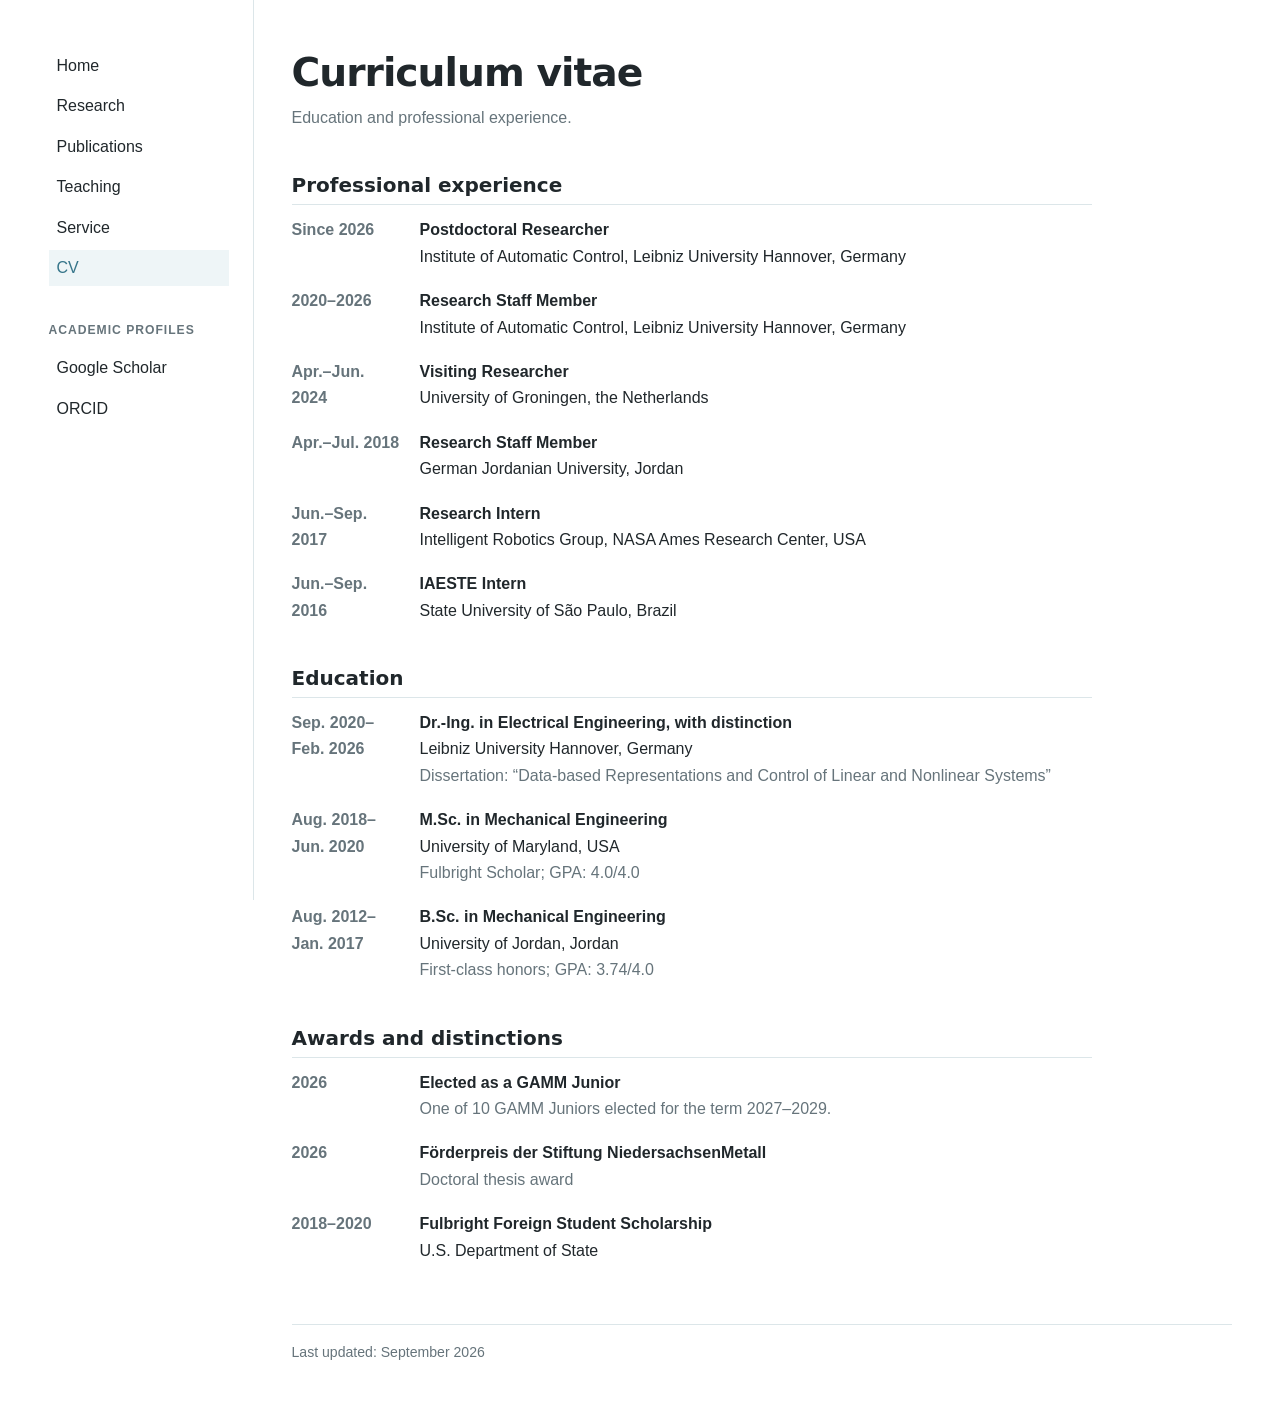
==== commit 31d9a58e: "Update September news and doctoral thesis award" ====
--- a/cv.html
+++ b/cv.html
@@ -55,13 +55,13 @@
       <section aria-labelledby="awards-heading">
         <h2 id="awards-heading">Awards and distinctions</h2>
         <dl class="timeline">
-          <div><dt>2026</dt><dd><strong>Selected for GAMM Juniors</strong><br><span class="detail">Selected to serve on GAMM’s council of young researchers.</span></dd></div>
-          <div><dt>2026</dt><dd><strong>Faculty nominee, Förderpreis of Stiftung NiedersachsenMetall</strong><br><span class="detail">Dissertation award; final selection pending</span></dd></div>
+          <div><dt>2026</dt><dd><strong>Elected as a GAMM Junior</strong><br><span class="detail">One of 10 GAMM Juniors elected for the term 2027–2029.</span></dd></div>
+          <div><dt>2026</dt><dd><strong>Förderpreis der Stiftung NiedersachsenMetall</strong><br><span class="detail">Doctoral thesis award</span></dd></div>
           <div><dt>2018–2020</dt><dd><strong>Fulbright Foreign Student Scholarship</strong><br>U.S. Department of State</dd></div>
         </dl>
       </section>
 
-      <footer><p>Last updated: July 2026</p></footer>
+      <footer><p>Last updated: September 2026</p></footer>
     </main>
   </div>
 </body>
